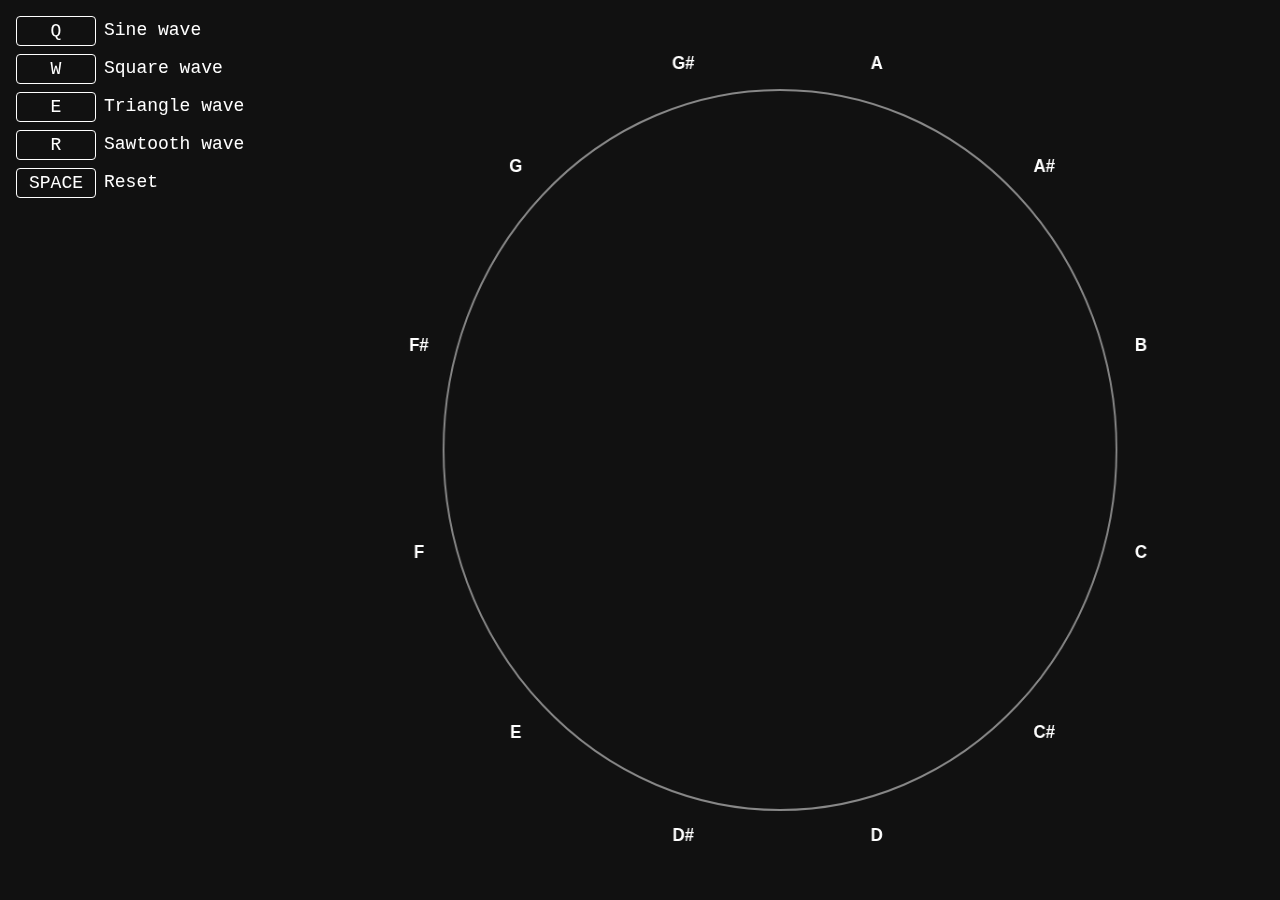
==== music.html @ 4daf79a5 "+music" ====
<!DOCTYPE html>

<html>
    <head>
        <meta charset="UTF-8" />
        <title>Geometric Music Generator</title>
        <link rel="stylesheet" type="text/css" href="styles/music.css" />
    </head>
    <body>
        <div class="-row">
            <div class="control">
                <dl class="helper">
                    <dt>Q</dt>
                    <dd>Sine wave</dd>
                    <dt>W</dt>
                    <dd>Square wave</dd>
                    <dt>E</dt>
                    <dd>Triangle wave</dd>
                    <dt>R</dt>
                    <dd>Sawtooth wave</dd>
                    <dt>SPACE</dt>
                    <dd>Reset</dd>
                </dl>
                <ul id="balls"></ul>
            </div>
            <div class="-warpper">
                <canvas id="playground"></canvas>
            </div>
        </div>
        <script type="module" src="scripts_v3/music.js"></script>
    </body>
</html>
---- styles/music.css ----
body
{
    margin: 0;
    background: #111;
    overflow: hidden;
}

.-row
{
    position: fixed;
    inset: 0px;
    display: flex;
    margin: 0px;
    outline: 0px;
    border: 0px;
    padding: 0px;
}

.control
{
    position: relative;
    display: block;
    width: 300px;
    height: auto;
}

.control > dl
{
    display: grid;
    grid-template-columns: 80px 1fr;
    row-gap: 8px;
    margin: 8px;
    outline: 0px;
    border: 0px;
    padding: 8px;
    font-size: 18px;
    font-family: 'Courier New', Courier, monospace;
    line-height: 20px;
    color: white;
}

.control > dl > dt
{
    box-sizing: border-box;
    border: 1px solid white;
    border-radius: 4px;
    padding: 4px;
    text-align: center;
}

.control > dl > dd
{
    margin-left: 4px;
    padding: 4px;
}

.control > ul
{
    list-style-type: none;
    display: block;
    margin-top: 24px;
    outline: 0px;
    border: 0px;
    padding: 0px;
    color: white;
}

.control > ul > li
{
    display: block;
    margin: 4px;
    outline: 0px;
    border: 1px solid white;
    padding: 8px;
}

.warpper
{
    position: relative;
    flex: 1;
    display: block;
    width: 100%;
    height: 100%;
}

canvas
{
    display: block;
    width: 100%;
    height: 100%;
}
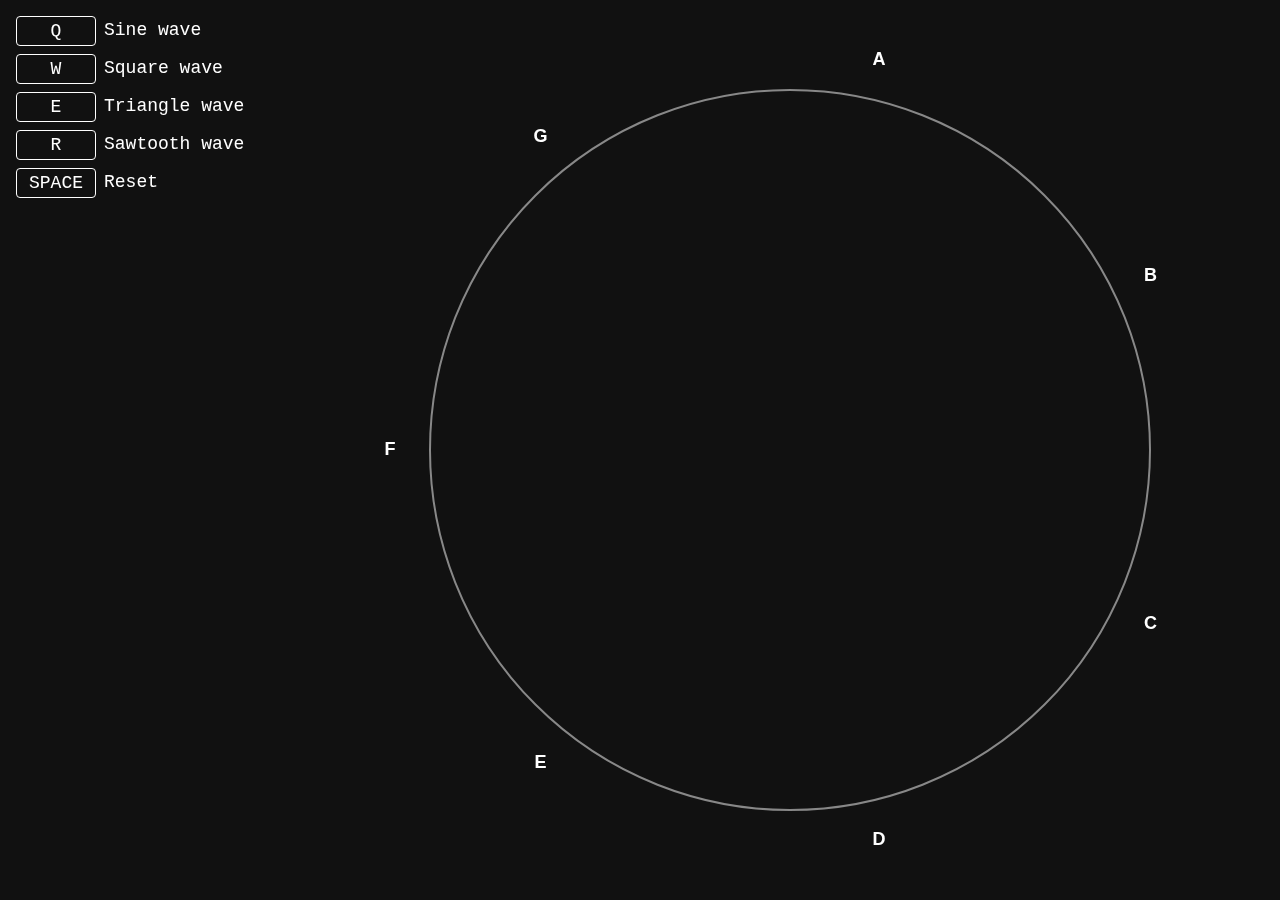
==== commit b43b8ea6: "fix music.html" ====
--- a/music.html
+++ b/music.html
@@ -4,29 +4,30 @@
     <head>
         <meta charset="UTF-8" />
         <title>Geometric Music Generator</title>
-        <link rel="stylesheet" type="text/css" href="styles/music.css" />
+        <link rel="stylesheet" type="text/css" href="css/music.css" />
     </head>
     <body>
-        <div class="-row">
-            <div class="control">
-                <dl class="helper">
-                    <dt>Q</dt>
-                    <dd>Sine wave</dd>
-                    <dt>W</dt>
-                    <dd>Square wave</dd>
-                    <dt>E</dt>
-                    <dd>Triangle wave</dd>
-                    <dt>R</dt>
-                    <dd>Sawtooth wave</dd>
-                    <dt>SPACE</dt>
-                    <dd>Reset</dd>
-                </dl>
-                <ul id="balls"></ul>
-            </div>
-            <div class="-warpper">
-                <canvas id="playground"></canvas>
-            </div>
+        <div class="control">
+            <dl class="helper">
+                <dt>Q</dt>
+                <dd>Sine wave</dd>
+                <dt>W</dt>
+                <dd>Square wave</dd>
+                <dt>E</dt>
+                <dd>Triangle wave</dd>
+                <dt>R</dt>
+                <dd>Sawtooth wave</dd>
+                <dt>SPACE</dt>
+                <dd>Reset</dd>
+            </dl>
+            <ul id="balls"></ul>
         </div>
-        <script type="module" src="scripts_v3/music.js"></script>
+        <div class="warpper">
+            <canvas id="playground"></canvas>
+        </div>
+        <script type="module">
+import * as Music from "./js/music.js";
+Music.initialize("#playground","#balls");
+        </script>
     </body>
 </html>
--- a/css/music.css
+++ b/css/music.css
@@ -0,0 +1,91 @@
+
+body
+{
+    margin: 0;
+    background: #111;
+    overflow: hidden;
+}
+
+.-row
+{
+    position: fixed;
+    inset: 0px;
+    display: flex;
+    margin: 0px;
+    outline: 0px;
+    border: 0px;
+    padding: 0px;
+}
+
+.control
+{
+    position: fixed;
+    inset: 0px auto 0px 0px;
+    display: block;
+    width: 300px;
+}
+
+.control > dl
+{
+    display: grid;
+    grid-template-columns: 80px 1fr;
+    row-gap: 8px;
+    margin: 8px;
+    outline: 0px;
+    border: 0px;
+    padding: 8px;
+    font-size: 18px;
+    font-family: 'Courier New', Courier, monospace;
+    line-height: 20px;
+    color: white;
+}
+
+.control > dl > dt
+{
+    box-sizing: border-box;
+    border: 1px solid white;
+    border-radius: 4px;
+    padding: 4px;
+    text-align: center;
+}
+
+.control > dl > dd
+{
+    margin-left: 4px;
+    padding: 4px;
+}
+
+.control > ul
+{
+    list-style-type: none;
+    display: block;
+    margin-top: 24px;
+    outline: 0px;
+    border: 0px;
+    padding: 0px;
+    color: white;
+}
+
+.control > ul > li
+{
+    display: block;
+    margin: 4px;
+    outline: 0px;
+    border: 1px solid white;
+    padding: 8px;
+}
+
+.warpper
+{
+    position: fixed;
+    inset: 0px 0px 0px 300px;
+    display: block;
+}
+
+canvas
+{
+    position: relative;
+    display: block;
+    width: 100%;
+    height: 100%;
+}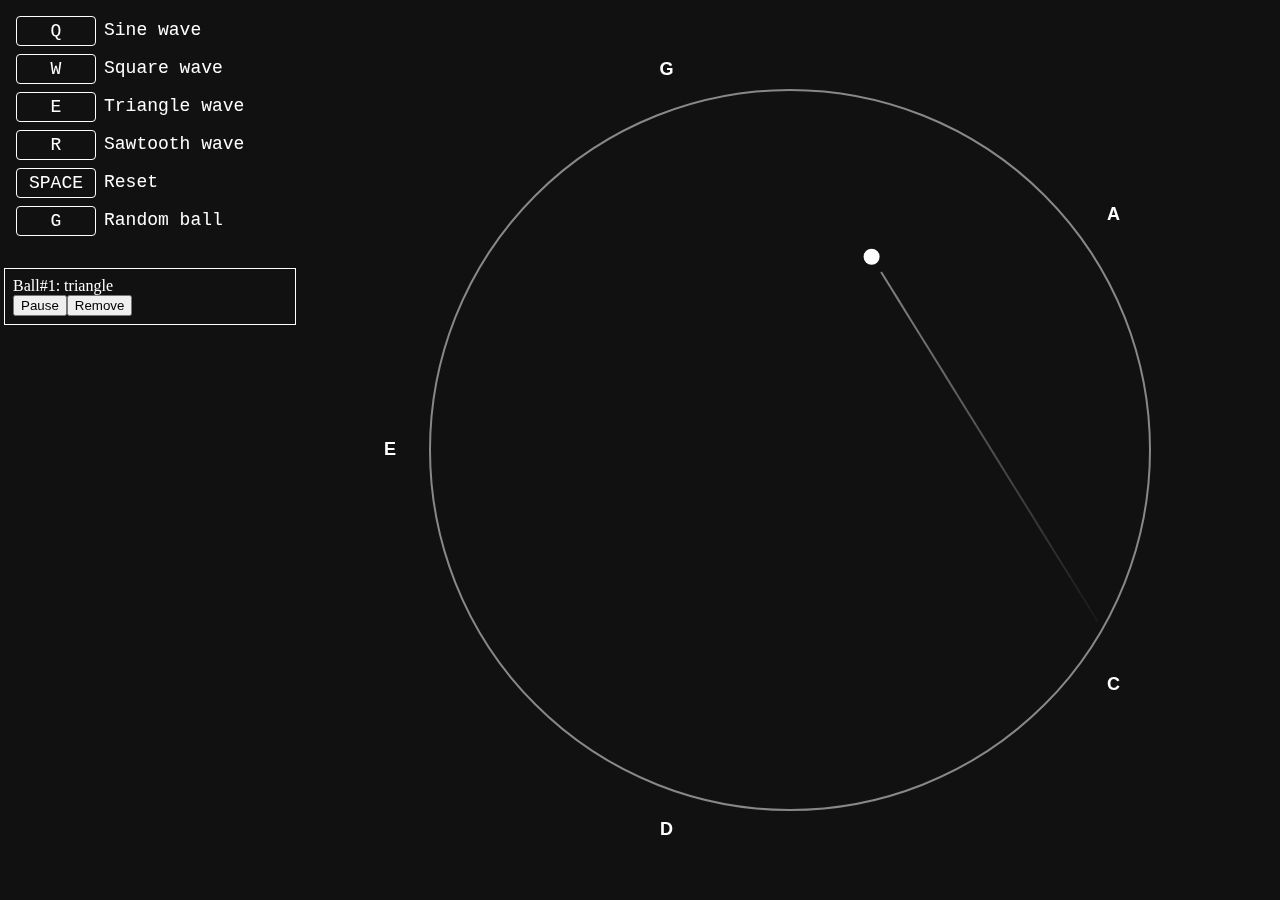
==== commit 426a6ba9: "+ initial ball and random ball button." ====
--- a/music.html
+++ b/music.html
@@ -19,6 +19,8 @@
                 <dd>Sawtooth wave</dd>
                 <dt>SPACE</dt>
                 <dd>Reset</dd>
+                <dt>G</dt>
+                <dd>Random ball</dd>
             </dl>
             <ul id="balls"></ul>
         </div>
@@ -28,6 +30,14 @@
         <script type="module">
 import * as Music from "./js/music.js";
 Music.initialize("#playground","#balls");
+Music.add(0.3,0.5,0,0.5,"triangle");
+document.addEventListener("keydown",(e)=>{
+    if (e.key!="g") { return; }
+    Music.add(
+        Math.random(),Math.random()*0.4+0.1,
+        Math.random()*0.2,Math.random()*0.2+0.2
+    );
+});
         </script>
     </body>
 </html>
